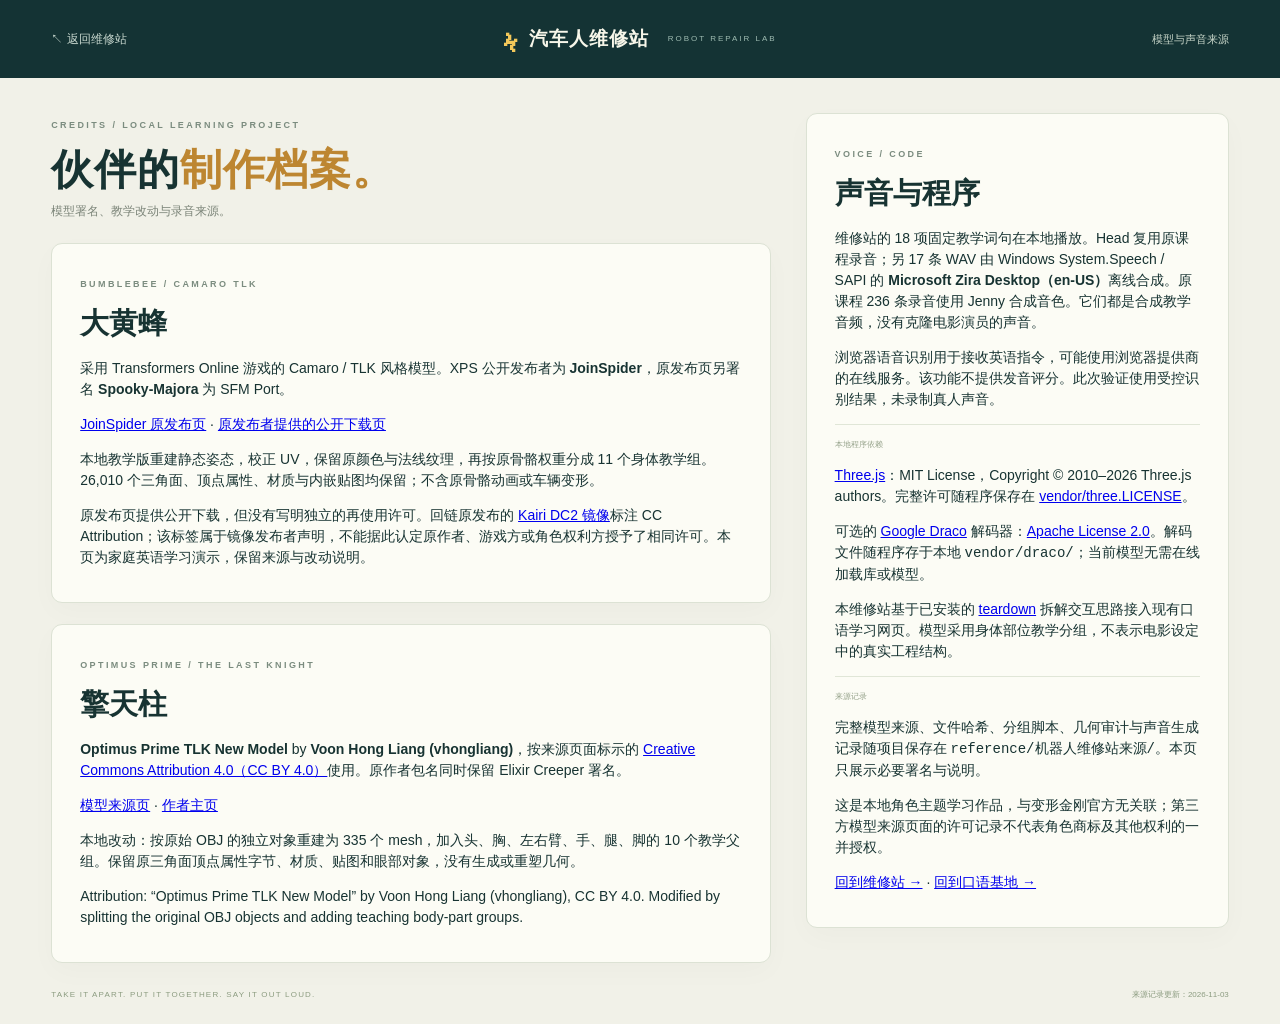
==== robot-lab-credits.html @ 3bc025eb "Update English handbook 2026-11-03 17:51" ====
<!doctype html>
<html lang="zh-CN">
<head>
  <meta charset="utf-8">
  <meta name="viewport" content="width=device-width,initial-scale=1">
  <meta name="theme-color" content="#143334">
  <title>模型与声音来源 · 汽车人维修站</title>
  <link rel="icon" href="./assets/badge.svg" type="image/svg+xml">
  <link rel="stylesheet" href="./robot-lab.css">
</head>
<body>
  <header class="lab-header"><a href="./robot-lab.html" class="back-link">↖ 返回维修站</a><span class="lab-brand"><i>ϟ</i> 汽车人维修站 <small>ROBOT REPAIR LAB</small></span><span class="header-note">模型与声音来源</span></header>
  <main class="lab-layout">
    <section class="robot-workspace" aria-labelledby="credits-title">
      <div class="workspace-intro"><div><span class="eyebrow">CREDITS / LOCAL LEARNING PROJECT</span><h1 id="credits-title">伙伴的<em>制作档案。</em></h1><p>模型署名、教学改动与录音来源。</p></div></div>
      <article class="lesson-panel">
        <span class="eyebrow">BUMBLEBEE / CAMARO TLK</span>
        <h2>大黄蜂</h2>
        <p>采用 Transformers Online 游戏的 Camaro / TLK 风格模型。XPS 公开发布者为 <strong>JoinSpider</strong>，原发布页另署名 <strong>Spooky-Majora</strong> 为 SFM Port。</p>
        <p><a href="https://www.deviantart.com/joinspider/art/Transformers-Online-Bumblebee-887594154">JoinSpider 原发布页</a> · <a href="https://www.mediafire.com/file/g70thqtfzwif4il/Bumblebee.rar/file">原发布者提供的公开下载页</a></p>
        <p>本地教学版重建静态姿态，校正 UV，保留原颜色与法线纹理，再按原骨骼权重分成 11 个身体教学组。26,010 个三角面、顶点属性、材质与内嵌贴图均保留；不含原骨骼动画或车辆变形。</p>
        <p>原发布页提供公开下载，但没有写明独立的再使用许可。回链原发布的 <a href="https://sketchfab.com/3d-models/bumblebee-tlk-transformers-onine-game-06339e733247424d88907f68012af69c">Kairi DC2 镜像</a>标注 CC Attribution；该标签属于镜像发布者声明，不能据此认定原作者、游戏方或角色权利方授予了相同许可。本页为家庭英语学习演示，保留来源与改动说明。</p>
      </article>
      <br>
      <article class="lesson-panel">
        <span class="eyebrow">OPTIMUS PRIME / THE LAST KNIGHT</span>
        <h2>擎天柱</h2>
        <p><strong>Optimus Prime TLK New Model</strong> by <strong>Voon Hong Liang (vhongliang)</strong>，按来源页面标示的 <a href="https://creativecommons.org/licenses/by/4.0/">Creative Commons Attribution 4.0（CC BY 4.0）</a>使用。原作者包名同时保留 Elixir Creeper 署名。</p>
        <p><a href="https://sketchfab.com/3d-models/optimus-prime-tlk-new-model-758de951c78843f9b863247159907f07">模型来源页</a> · <a href="https://sketchfab.com/vhongliang">作者主页</a></p>
        <p>本地改动：按原始 OBJ 的独立对象重建为 335 个 mesh，加入头、胸、左右臂、手、腿、脚的 10 个教学父组。保留原三角面顶点属性字节、材质、贴图和眼部对象，没有生成或重塑几何。</p>
        <p>Attribution: “Optimus Prime TLK New Model” by Voon Hong Liang (vhongliang), CC BY 4.0. Modified by splitting the original OBJ objects and adding teaching body-part groups.</p>
      </article>
    </section>
    <aside class="lesson-panel" aria-label="声音和程序来源">
      <span class="eyebrow">VOICE / CODE</span>
      <h2>声音与程序</h2>
      <p>维修站的 18 项固定教学词句在本地播放。Head 复用原课程录音；另 17 条 WAV 由 Windows System.Speech / SAPI 的 <strong>Microsoft Zira Desktop（en-US）</strong>离线合成。原课程 236 条录音使用 Jenny 合成音色。它们都是合成教学音频，没有克隆电影演员的声音。</p>
      <p>浏览器语音识别用于接收英语指令，可能使用浏览器提供商的在线服务。该功能不提供发音评分。此次验证使用受控识别结果，未录制真人声音。</p>
      <div class="lab-progress"><span>本地程序依赖</span></div>
      <p><a href="https://threejs.org/">Three.js</a>：MIT License，Copyright © 2010–2026 Three.js authors。完整许可随程序保存在 <a href="./vendor/three.LICENSE">vendor/three.LICENSE</a>。</p>
      <p>可选的 <a href="https://github.com/google/draco">Google Draco</a> 解码器：<a href="https://github.com/google/draco/blob/main/LICENSE">Apache License 2.0</a>。解码文件随程序存于本地 <code>vendor/draco/</code>；当前模型无需在线加载库或模型。</p>
      <p>本维修站基于已安装的 <a href="https://github.com/elvarofficial/teardown">teardown</a> 拆解交互思路接入现有口语学习网页。模型采用身体部位教学分组，不表示电影设定中的真实工程结构。</p>
      <div class="lab-progress"><span>来源记录</span></div>
      <p>完整模型来源、文件哈希、分组脚本、几何审计与声音生成记录随项目保存在 <code>reference/机器人维修站来源/</code>。本页只展示必要署名与说明。</p>
      <p>这是本地角色主题学习作品，与变形金刚官方无关联；第三方模型来源页面的许可记录不代表角色商标及其他权利的一并授权。</p>
      <p><a href="./robot-lab.html">回到维修站 →</a> · <a href="./speaking.html">回到口语基地 →</a></p>
    </aside>
  </main>
  <footer class="lab-footer"><span>TAKE IT APART. PUT IT TOGETHER. SAY IT OUT LOUD.</span><span>来源记录更新：2026-11-03</span></footer>
</body>
</html>
---- robot-lab.css ----
@charset "UTF-8";
/* Let the WebGL canvas shrink when the browser becomes narrower. */
.robot-workspace,.lesson-panel,.viewport-shell{min-width:0}
:root{--ink:#173332;--muted:#78837b;--paper:#f1f1e8;--accent:#e6ad33;--line:#d7ded1;--serif:"STKaiti","KaiTi",serif;--sans:"Bahnschrift","Microsoft YaHei",sans-serif}*{box-sizing:border-box}body{margin:0;background:var(--paper);color:var(--ink);font:14px/1.5 var(--sans)}button,a,input{-webkit-tap-highlight-color:transparent}button,input{font:inherit}button{cursor:pointer}button:focus-visible,a:focus-visible,input:focus-visible{outline:3px solid #d49626;outline-offset:4px}button{color:inherit}button:disabled{cursor:wait;opacity:.5}[hidden]{display:none!important}.lab-header{height:78px;background:#143334;color:#f7f6e9;display:flex;align-items:center;justify-content:space-between;padding:0 4%;gap:24px}.back-link{color:#c8d8cf;text-decoration:none;font-size:12px}.lab-brand{font-size:19px;font-weight:700;display:flex;align-items:center;gap:10px;letter-spacing:1px}.lab-brand i{font-style:normal;font-size:32px;color:#f3c85a}.lab-brand small{font-size:8px;color:#9ebbb1;letter-spacing:2px;margin-left:9px;font-weight:400}.header-note{font-size:11px;color:#c7d5c8}.lab-layout{max-width:1680px;padding:35px 4% 26px;margin:auto;display:grid;grid-template-columns:minmax(0,1.7fr) minmax(330px,1fr);gap:35px}.workspace-intro{display:flex;justify-content:space-between;align-items:center;margin-bottom:23px}.eyebrow{font-size:9px;letter-spacing:2.4px;color:#7b8c7f;font-weight:600}h1{font-family:var(--serif);font-size:42px;line-height:1.3;font-weight:700;margin:9px 0 4px;letter-spacing:1px}h1 em{font-style:normal;color:#bd8631}.workspace-intro p{font-size:12px;margin:0;color:#7c8579}.bay-id{font-family:Georgia,serif;font-size:64px;color:#c9d0bd;display:flex;gap:9px;align-items:center}.bay-id small{font:8px/1.5 var(--sans);letter-spacing:2px;color:#8a9585}.character-switch{display:flex;gap:12px;margin-bottom:15px}.character-switch button{position:relative;display:flex;align-items:center;gap:14px;min-width:190px;flex:1;padding:9px 15px;background:#e6eadf;border:1px solid #d7dfcf;border-radius:8px;text-align:left;overflow:hidden}.character-switch button[aria-pressed=true]{border:1px solid #a2b19b;background:#fbfcf5;box-shadow:0 0 0 2px #dae2d3}.character-switch img{width:38px;height:43px;object-fit:cover;object-position:50% 4%;border-radius:5px;background:#d5dccc}.character-switch span{font-size:14px;font-weight:700}.character-switch small{display:block;font-size:8px;letter-spacing:1.5px;color:#84917d;margin-top:2px}.character-switch i{width:8px;height:8px;background:#bfcabc;border-radius:50%;margin-left:auto}.character-switch [aria-pressed=true] i{background:#d5a22b;box-shadow:0 0 0 4px #efe6c7}.viewport-shell{position:relative;height:600px;background:#e1e5d9;border:1px solid #cdd7c8;border-radius:10px;overflow:hidden;background-image:radial-gradient(ellipse at 50% 35%,#f4f5ec 0%,#e2e7d9 70%)}#scene{width:100%;height:100%;touch-action:none}#scene canvas{display:block;width:100%;height:100%}.viewport-heading{pointer-events:none;position:absolute;z-index:2;top:21px;left:23px;right:23px;display:flex;align-items:center;justify-content:space-between;color:#658173;font-size:9px;letter-spacing:1.2px}.viewport-heading>span:first-child{display:flex;gap:8px;align-items:center}.viewport-heading i{display:block;width:6px;height:6px;background:#629d7d;border-radius:50%;box-shadow:0 0 0 3px #629d7d20}.viewport-heading b{font-size:10px;color:#2e5143}#view-state{font-size:10px;letter-spacing:0}.camera-button{position:absolute;bottom:58px;right:18px;z-index:2;border:1px solid #b6c6b4;background:#f4f6edd9;border-radius:5px;padding:7px 10px;font-size:10px;color:#506a58}.scene-hint{pointer-events:none;position:absolute;bottom:14px;left:20px;right:20px;display:flex;justify-content:space-between;gap:12px;color:#768b75;font-size:10px}.scene-hint small{font-size:9px;color:#86977d}.load-status{position:absolute;inset:0;display:flex;justify-content:center;align-items:center;flex-direction:column;gap:12px;background:#e7ebdeeb;color:#48624e;z-index:3;text-align:center;padding:25px}.load-status b{font-size:14px}.load-status small{font-size:11px;color:#809379}.loader{display:block;width:31px;height:31px;border:2px solid #ccd6be;border-top-color:#538169;border-radius:50%;animation:spin 1s linear infinite}@keyframes spin{to{transform:rotate(360deg)}}.assembly-controls{display:flex;align-items:center;gap:8px;margin-top:15px;flex-wrap:wrap}.assembly-button{border:1px solid #c9d4c2;background:transparent;border-radius:5px;padding:9px 12px;font-size:11px}.assembly-button.active{color:#fff;background:#285043;border-color:#285043}.explode-slider{display:flex;align-items:center;gap:7px;margin-left:auto;font-size:9px;color:#7c8c76}.explode-slider input{width:95px;accent-color:#b38c38}.explode-slider output{min-width:28px}.lesson-panel{background:#fcfcf5;border:1px solid #dce2d4;border-radius:11px;padding:28px 28px 20px;align-self:start;box-shadow:0 9px 28px #233b2a06}.lesson-title{position:relative}h2{font-family:var(--serif);font-size:29px;line-height:1.45;margin:9px 0 5px}h2>span{position:absolute;right:0;top:32px;color:#c49c43;font-size:33px}.lesson-title p{color:#83907b;font-size:11px;margin:0 0 21px}.part-grid{display:grid;grid-template-columns:repeat(3,1fr);gap:7px}.part-grid button{position:relative;text-align:left;min-height:66px;border:1px solid #dce4d4;background:#f1f4e9;border-radius:5px;padding:12px 10px 7px}.part-grid button[aria-pressed=true]{background:#e6edda;border-color:#83a07d}.part-grid button>span{position:absolute;right:7px;top:5px;font:8px var(--sans);color:#9aab8a}.part-grid b{display:block;font-size:15px;font-weight:600}.part-grid small{font-size:9px;color:#7b8b72}.word-card{margin-top:18px;padding:16px 19px;background:#eaf0df;border-radius:7px;border:1px solid #dce6d0}.mini-label{font-size:8px;letter-spacing:1.8px;color:#7a936d}.word-heading{display:flex;justify-content:space-between;align-items:center}.word-heading h3{font-size:32px;font-weight:600;line-height:1.3;margin:2px 0 5px}.word-heading button{background:#fbfdf5;border:1px solid #cad9bf;width:35px;height:35px;border-radius:50%;font-size:15px}.word-card p{margin:1px 0;font-size:16px}.word-card>span:last-child{font-size:10px;color:#7e9272}.command-section{margin-top:19px}.command-heading{display:flex;justify-content:space-between;align-items:center}.command-heading h3{font-size:12px;margin:0}.command-heading button{border:0;background:none;color:#9b893c;font-size:9px;padding:0}.mission-command{font-size:20px;line-height:1.35;margin:10px 0 2px}.mission-translation{font-size:10px;margin:0 0 10px;color:#819072}.command-options{display:grid;grid-template-columns:repeat(3,1fr);gap:6px}.command-options button{background:#f6f6ed;border:1px solid #dce2d2;padding:7px 3px;border-radius:4px;font-size:9px}.command-options button:hover{background:#ecf0e2;border-color:#9db28b}.mic-button{display:flex;align-items:center;justify-content:center;width:100%;gap:13px;margin-top:18px;background:#234c40;color:#f5f5e7;border:0;border-radius:6px;padding:13px 11px}.mic-button>span{font-size:21px;border-right:1px solid #6e8970;padding-right:13px;line-height:1.1}.mic-button b{font-size:12px;font-weight:500}.mic-button i{font-size:12px;color:#b3cca3;font-style:normal;letter-spacing:2px}.mic-button[aria-pressed=true]{background:#a26424}.speech-status{color:#8a957d;font-size:10px;min-height:30px;margin:7px 1px}.command-form{display:flex;border:1px solid #dbe2d2;background:#fff;border-radius:5px;padding:4px}.command-form input{width:100%;min-width:0;flex:1;border:0;background:transparent;padding:6px 8px;font-size:12px;color:#34583e;outline-offset:0}.command-form input::placeholder{color:#a3ad98;font-size:10px}.command-form button{border:0;background:#e8eddf;border-radius:3px;width:34px;flex-shrink:0}.command-feedback{font-size:10px;color:#8a987d;margin:11px 0;min-height:30px}.command-feedback.error{color:#ad663f}.command-feedback.success{color:#3c784c}.lab-progress{border-top:1px solid #e0e6d7;padding-top:14px;margin-top:8px;display:flex;gap:24px;align-items:center}.lab-progress>div{display:flex;flex-direction:column}.lab-progress b{font-size:20px;line-height:1.3;font-weight:500}.lab-progress span{font-size:8px;color:#95a28a}.lab-progress button{margin-left:auto;padding:0;border:0;background:none;font-size:9px;color:#8b987e}.lab-footer{max-width:1680px;margin:0 auto;padding:0 4% 23px;display:flex;justify-content:space-between;font-size:8px;color:#8c9c80;letter-spacing:1.2px}.lab-footer span:last-child{letter-spacing:0}.sr-only{position:absolute;width:1px;height:1px;padding:0;margin:-1px;overflow:hidden;clip:rect(0,0,0,0);white-space:nowrap;border:0}@media(min-width:1500px){.viewport-shell{height:680px}}@media(max-width:1150px){.lab-layout{padding-left:25px;padding-right:25px;gap:23px;grid-template-columns:minmax(0,1.4fr) minmax(320px,1fr)}.lesson-panel{padding:22px}.viewport-shell{height:610px}.bay-id{display:none}.explode-slider{margin-left:0;flex:1}.explode-slider input{flex:1}.lab-brand small{display:none}h1{font-size:35px}}@media(max-width:850px){.lab-header{height:68px;padding:0 22px}.header-note{display:none}.lab-brand{font-size:16px}.lab-layout{grid-template-columns:minmax(0,1fr);max-width:740px;padding-top:25px}.viewport-shell{height:540px}.lesson-panel{padding:25px}.lesson-title h2 br{display:none}.lesson-title h2>span{top:18px}.part-grid{grid-template-columns:repeat(6,1fr)}.command-options{grid-template-columns:repeat(3,1fr)}.lesson-title p{margin-bottom:18px}.mic-button{margin-top:18px}.word-card{padding:18px}.word-heading h3{font-size:34px}.lab-footer{max-width:740px;padding:0 25px 20px}.character-switch button{min-width:0}.scene-hint{font-size:9px}.lab-progress{gap:30px}}@media(max-width:480px){.lab-header{padding:0 16px;gap:12px}.back-link{font-size:10px}.lab-brand{font-size:14px;gap:5px}.lab-brand i{font-size:24px}.lab-layout{padding:22px 15px;gap:20px}h1{font-size:33px;margin-top:8px}.workspace-intro p{font-size:11px}.eyebrow{font-size:7px;letter-spacing:1.5px}.workspace-intro{margin-bottom:19px}.character-switch{gap:8px;margin-bottom:12px}.character-switch button{padding:8px 9px;gap:9px}.character-switch img{width:31px;height:38px}.character-switch span{font-size:12px}.character-switch small{font-size:6px;letter-spacing:.8px}.character-switch i{width:6px;height:6px}.viewport-shell{height:430px}.viewport-heading{top:15px;left:15px;right:15px}.viewport-heading b{font-size:8px}.viewport-heading>span:first-child{gap:6px}.scene-hint{left:12px;right:12px;font-size:8px;bottom:13px;display:block}.scene-hint small{display:block;font-size:7px;margin-top:2px}.camera-button{bottom:54px;right:12px;font-size:9px}.assembly-controls{margin-top:11px;gap:6px}.assembly-button{flex:1;padding:9px 6px;font-size:10px}.explode-slider{width:100%;flex:auto;margin-top:6px;font-size:9px}.explode-slider input{width:auto;flex:1}.lesson-panel{padding:22px 18px}.lesson-title h2{font-size:25px}.lesson-title h2>span{font-size:27px}.part-grid{grid-template-columns:repeat(3,1fr)}.part-grid b{font-size:16px}.part-grid small{font-size:10px}.part-grid button{padding:13px 12px 8px;min-height:66px}.command-options button{font-size:10px}.mic-button b{font-size:12px}.mic-button i{font-size:10px}.speech-status{font-size:10px}.mission-command{font-size:20px}.lab-footer{padding:0 16px 18px;display:block;font-size:7px}.lab-footer>span:last-child{display:block;margin-top:5px}}@media(prefers-reduced-motion:reduce){*,*:before,*:after{animation:none!important;transition:none!important}}

.lab-footer a{color:inherit;text-underline-offset:3px}
.part-grid button[aria-pressed=true]{background:linear-gradient(135deg,#273031,#39423f);border:2px solid #c58e4d;color:#ffe1a6;box-shadow:inset 0 1px #f5ce8b2e,0 0 0 2px #bc874326}
.part-grid button[aria-pressed=true] small,.part-grid button[aria-pressed=true]>span{color:#c6c9bb}
.word-card.is-focused{background:linear-gradient(125deg,#242d2e,#36413d);border-color:#ab834f;box-shadow:inset 4px 0 #e7a64d,inset 0 1px #f3d49624,0 6px 18px #1f2b2410}
.word-card.is-focused .word-heading h3{color:#ffd292;text-shadow:0 1px 10px #e8a14c18}
.word-card.is-focused .mini-label{color:#c5bda4}
.word-card.is-focused p{color:#eff0e5}
.word-card.is-focused>span:last-child{color:#bdc5b8}
.word-card.is-focused .word-heading button{background:#424b42;border-color:#998361;color:#ffe0a1}
.part-focus{position:absolute;left:21px;top:53px;z-index:2;max-width:calc(100% - 42px);padding:12px 16px;border:1px solid #bc9155;border-left:5px solid #f2ac4d;border-radius:7px;background:linear-gradient(125deg,#202a2bf7,#3b443cf7);color:#fff;box-shadow:inset 0 1px #f4d9a12b,0 7px 22px #25342c30;pointer-events:none}
.focus-eyebrow{display:block;font-size:9px;letter-spacing:1px;color:#c0bea6}
.part-focus>div{display:flex;align-items:baseline;gap:12px;margin:2px 0 5px}
.part-focus b{font-size:30px;line-height:1.2;letter-spacing:.5px;color:#ffd18a}
.part-focus>div>span{font-size:12px;color:#fff}
.part-focus button{pointer-events:auto;background:none;color:#e0d4b6;border:0;border-bottom:1px solid #9f8e6b;padding:2px 0;font-size:10px}
@media(max-width:480px){.part-focus{left:12px;right:12px;top:35px;padding:6px 9px;max-width:calc(100% - 24px);display:flex;align-items:center;justify-content:space-between;gap:8px}.focus-eyebrow{display:none}.part-focus b{font-size:22px}.part-focus>div{gap:9px;margin:0}.part-focus>div>span{font-size:11px}.part-focus button{font-size:9px}}

.lab-links{display:flex;align-items:center;gap:18px}.handbook-link{color:#f3ce7b;text-decoration:none;font-size:12px;white-space:nowrap}.handbook-link:hover{text-decoration:underline;text-underline-offset:4px}#embedded-scene-name{display:none}
.handbook-embed,.handbook-embed body{height:100%;min-height:0;overflow:hidden;background:transparent}
.handbook-embed .lab-header,.handbook-embed .workspace-intro,.handbook-embed .character-switch,.handbook-embed .lesson-panel,.handbook-embed .lab-footer,.handbook-embed #tour,.handbook-embed .explode-slider{display:none}
.handbook-embed .lab-layout{display:block;width:100%;max-width:none;height:100%;padding:0;margin:0}
.handbook-embed .robot-workspace{height:100%;display:grid;grid-template-rows:minmax(0,1fr);gap:0}
.handbook-embed .viewport-shell{height:100%;min-height:0;border:0;border-radius:0;background:radial-gradient(ellipse at 50% 28%,var(--scene-sky,#f1f4e9),var(--scene-horizon,#cbd8c4))}
.handbook-embed .viewport-heading{top:14px;left:16px;right:16px;color:#496b60;font-size:9px;letter-spacing:.4px}
.handbook-embed .viewport-heading b{font-size:9px}.handbook-embed #embedded-scene-name{display:inline;font-size:10px;letter-spacing:0;border-left:1px solid #91a39780;margin-left:3px;padding-left:8px;font-weight:500}
.handbook-embed .part-focus{left:auto;right:14px;top:auto;bottom:42px;padding:8px 12px;max-width:calc(100% - 28px);border-left-width:3px;pointer-events:none;display:block}
.handbook-embed .part-focus .focus-eyebrow,.handbook-embed .part-focus button{display:none}.handbook-embed .part-focus>div{gap:8px;margin:0}.handbook-embed .part-focus b{font-size:22px}.handbook-embed .part-focus>div>span{font-size:11px}
.handbook-embed .scene-hint{bottom:12px;left:15px;right:15px;font-size:10px;color:#577165;display:block}.handbook-embed .scene-hint small{display:none}
.handbook-embed .camera-button{bottom:43px;left:14px;right:auto;font-size:10px;padding:7px 10px;background:#f8f8efdf}
.handbook-embed .assembly-controls,.handbook-embed .camera-button{display:none}
.handbook-embed .assembly-button{flex:1;max-width:none;border-radius:7px;padding:5px 12px;background:#f4f5ec;font-size:12px;line-height:1.5}.handbook-embed .assembly-button.active{background:#304e45;color:#fff}
.handbook-embed[data-lab-scene=space] .viewport-heading,.handbook-embed[data-lab-scene=space] .viewport-heading b,.handbook-embed[data-lab-scene=space] .scene-hint{color:#f3f3e5}
.handbook-embed .load-status{background:linear-gradient(145deg,#edf0e4ed,#dce5d4ed)}
@media(max-width:480px){.lab-links{gap:9px}.handbook-link{font-size:10px}.lab-brand{font-size:12px}.handbook-embed .viewport-heading{left:12px;right:12px;font-size:8px}.handbook-embed #embedded-scene-name{font-size:9px;margin-left:0;padding-left:6px}.handbook-embed #view-state{font-size:8px}.handbook-embed .viewport-heading>span:first-child{gap:5px}.handbook-embed .scene-hint{font-size:9px}.handbook-embed .assembly-button{font-size:11px}.handbook-embed .part-focus{left:auto;right:12px;max-width:calc(100% - 24px)}}
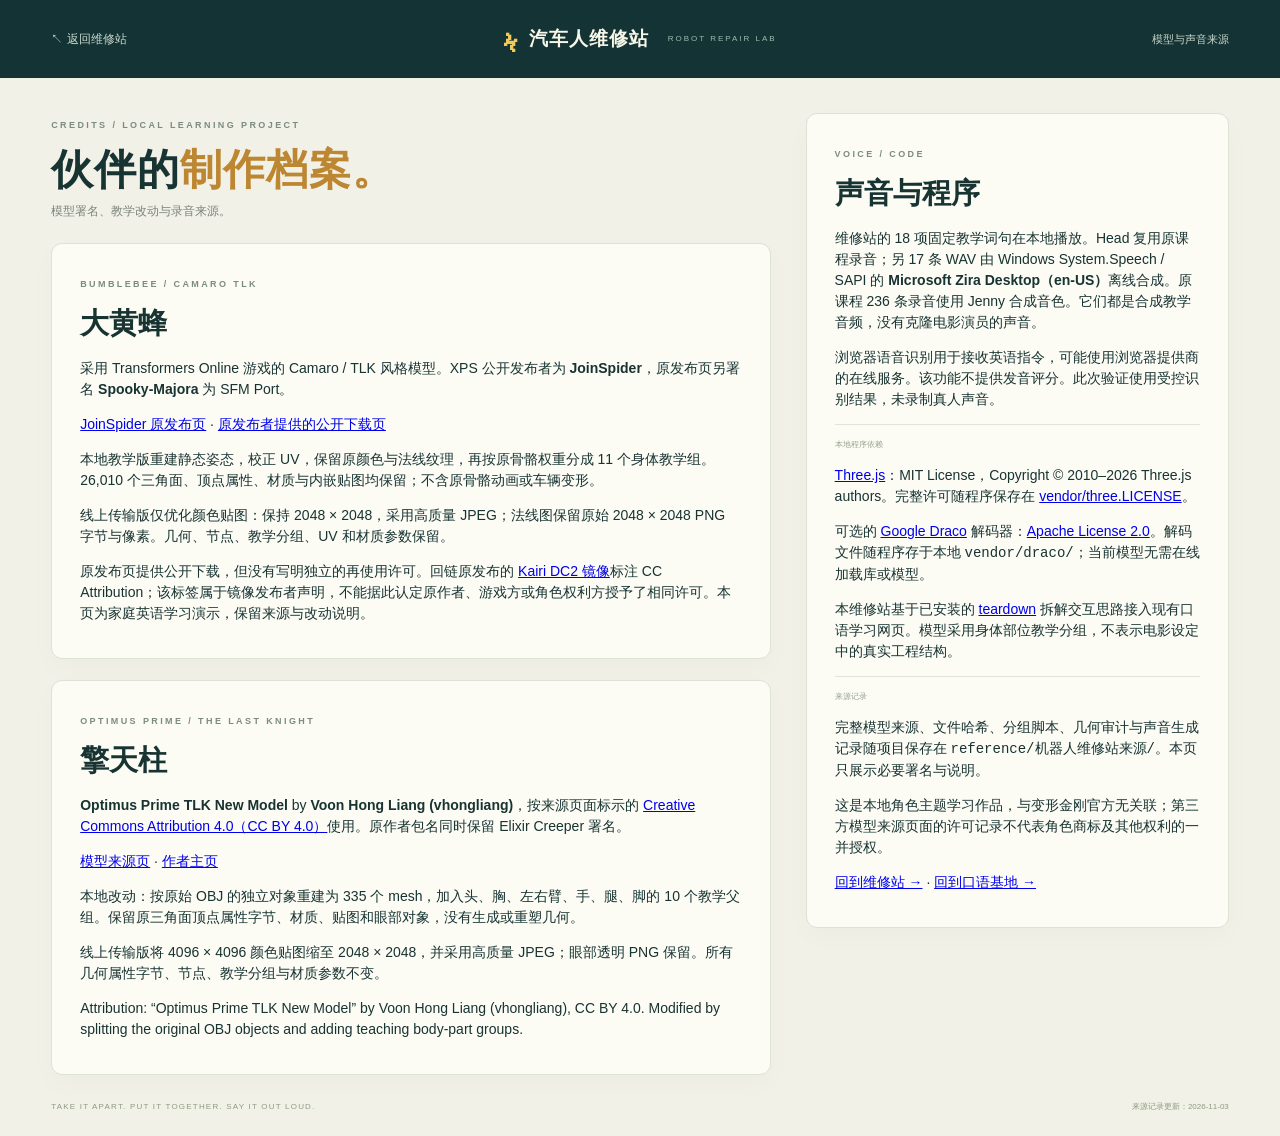
==== commit 716926a2: "Update English handbook 2026-11-03 18:09" ====
--- a/robot-lab-credits.html
+++ b/robot-lab-credits.html
@@ -18,7 +18,7 @@
         <h2>大黄蜂</h2>
         <p>采用 Transformers Online 游戏的 Camaro / TLK 风格模型。XPS 公开发布者为 <strong>JoinSpider</strong>，原发布页另署名 <strong>Spooky-Majora</strong> 为 SFM Port。</p>
         <p><a href="https://www.deviantart.com/joinspider/art/Transformers-Online-Bumblebee-887594154">JoinSpider 原发布页</a> · <a href="https://www.mediafire.com/file/g70thqtfzwif4il/Bumblebee.rar/file">原发布者提供的公开下载页</a></p>
-        <p>本地教学版重建静态姿态，校正 UV，保留原颜色与法线纹理，再按原骨骼权重分成 11 个身体教学组。26,010 个三角面、顶点属性、材质与内嵌贴图均保留；不含原骨骼动画或车辆变形。</p>
+        <p>本地教学版重建静态姿态，校正 UV，保留原颜色与法线纹理，再按原骨骼权重分成 11 个身体教学组。26,010 个三角面、顶点属性、材质与内嵌贴图均保留；不含原骨骼动画或车辆变形。</p><p>线上传输版仅优化颜色贴图：保持 2048 × 2048，采用高质量 JPEG；法线图保留原始 2048 × 2048 PNG 字节与像素。几何、节点、教学分组、UV 和材质参数保留。</p>
         <p>原发布页提供公开下载，但没有写明独立的再使用许可。回链原发布的 <a href="https://sketchfab.com/3d-models/bumblebee-tlk-transformers-onine-game-06339e733247424d88907f68012af69c">Kairi DC2 镜像</a>标注 CC Attribution；该标签属于镜像发布者声明，不能据此认定原作者、游戏方或角色权利方授予了相同许可。本页为家庭英语学习演示，保留来源与改动说明。</p>
       </article>
       <br>
@@ -27,7 +27,7 @@
         <h2>擎天柱</h2>
         <p><strong>Optimus Prime TLK New Model</strong> by <strong>Voon Hong Liang (vhongliang)</strong>，按来源页面标示的 <a href="https://creativecommons.org/licenses/by/4.0/">Creative Commons Attribution 4.0（CC BY 4.0）</a>使用。原作者包名同时保留 Elixir Creeper 署名。</p>
         <p><a href="https://sketchfab.com/3d-models/optimus-prime-tlk-new-model-758de951c78843f9b863247159907f07">模型来源页</a> · <a href="https://sketchfab.com/vhongliang">作者主页</a></p>
-        <p>本地改动：按原始 OBJ 的独立对象重建为 335 个 mesh，加入头、胸、左右臂、手、腿、脚的 10 个教学父组。保留原三角面顶点属性字节、材质、贴图和眼部对象，没有生成或重塑几何。</p>
+        <p>本地改动：按原始 OBJ 的独立对象重建为 335 个 mesh，加入头、胸、左右臂、手、腿、脚的 10 个教学父组。保留原三角面顶点属性字节、材质、贴图和眼部对象，没有生成或重塑几何。</p><p>线上传输版将 4096 × 4096 颜色贴图缩至 2048 × 2048，并采用高质量 JPEG；眼部透明 PNG 保留。所有几何属性字节、节点、教学分组与材质参数不变。</p>
         <p>Attribution: “Optimus Prime TLK New Model” by Voon Hong Liang (vhongliang), CC BY 4.0. Modified by splitting the original OBJ objects and adding teaching body-part groups.</p>
       </article>
     </section>
